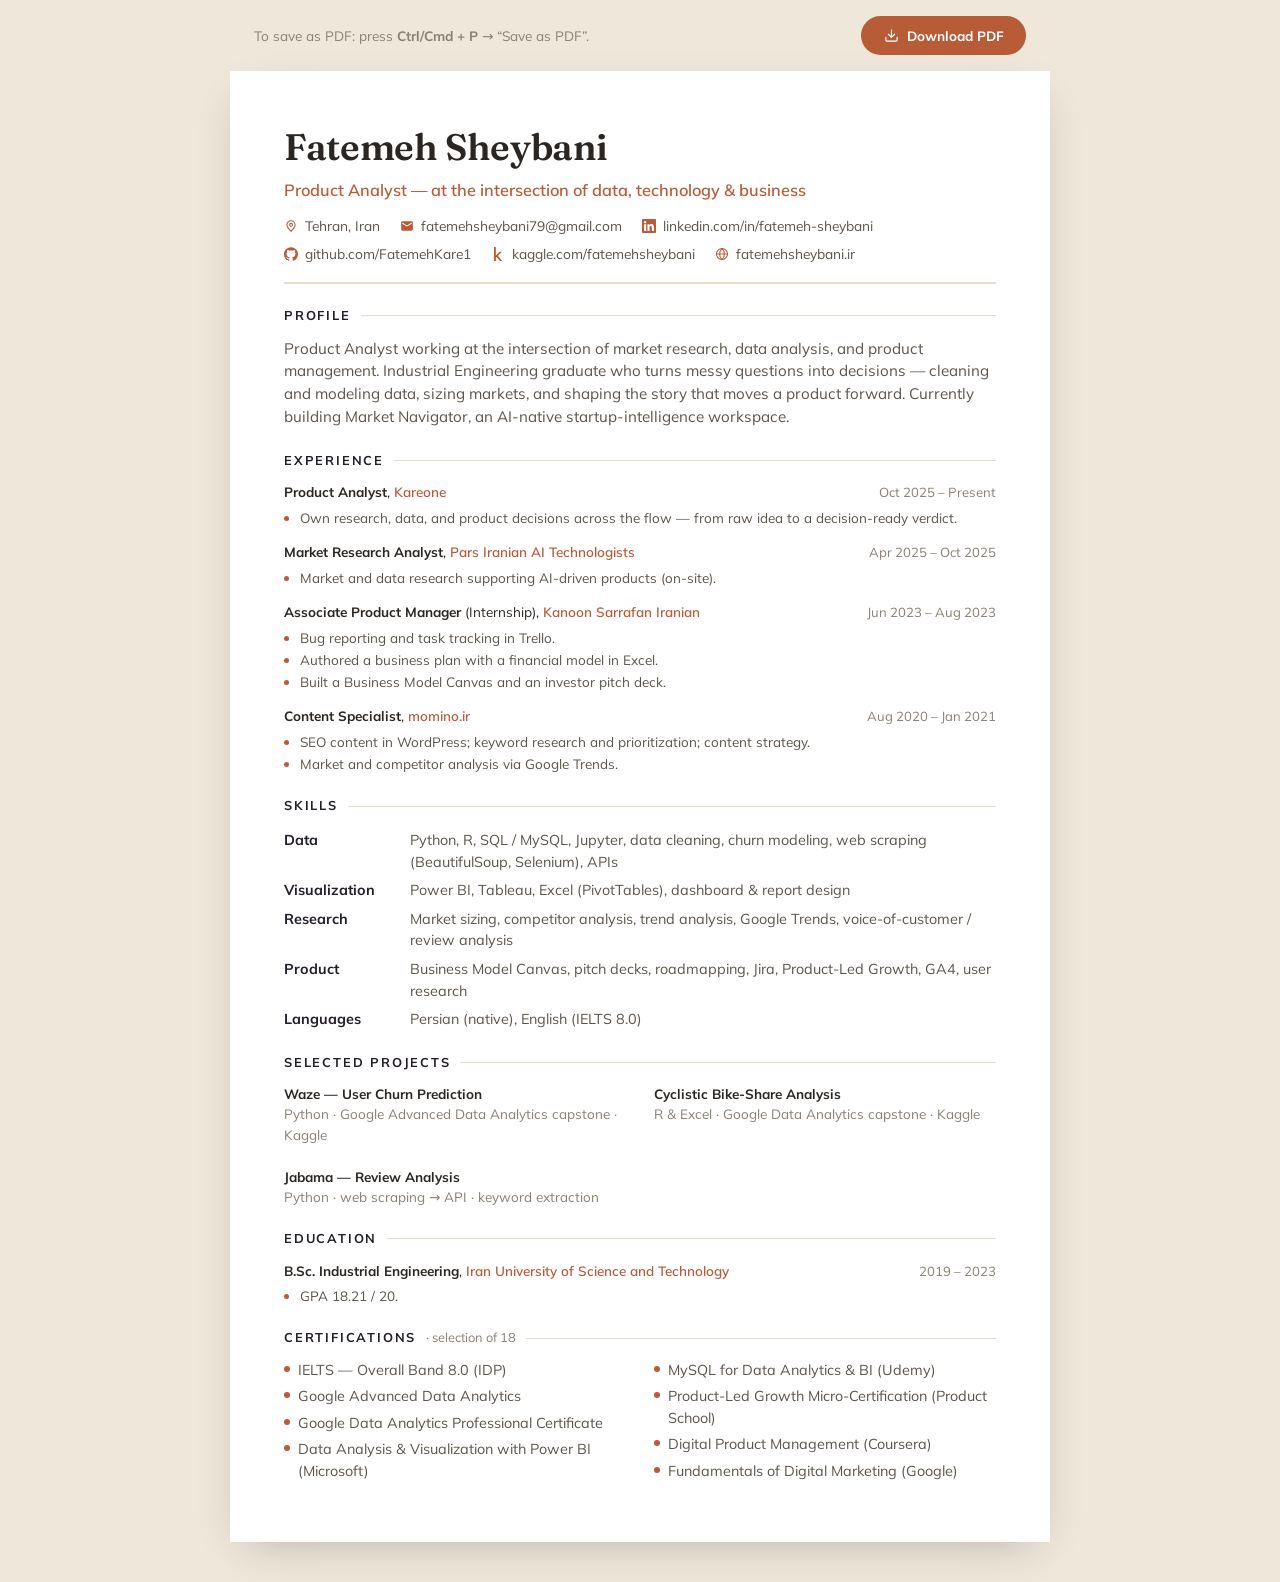
==== cv.html @ e3654a63 "Initial commit: bilingual personal portfolio site Static, self-contained (no CDNs). EN/FA with RTL, " ====
<!DOCTYPE html>
<html lang="en">
<head>
<meta charset="UTF-8" />
<meta name="viewport" content="width=device-width, initial-scale=1.0" />
<title>Fatemeh Sheybani — CV</title>
<style>
  /* Vendored fonts (same as the site) */
  @font-face { font-family:"Fraunces"; font-weight:600; font-display:swap; src:url("assets/fonts/fraunces-600.woff2") format("woff2"); }
  @font-face { font-family:"Fraunces"; font-weight:500; font-display:swap; src:url("assets/fonts/fraunces-500.woff2") format("woff2"); }
  @font-face { font-family:"Mulish"; font-weight:400; font-display:swap; src:url("assets/fonts/mulish-400.woff2") format("woff2"); }
  @font-face { font-family:"Mulish"; font-weight:600; font-display:swap; src:url("assets/fonts/mulish-600.woff2") format("woff2"); }
  @font-face { font-family:"Mulish"; font-weight:700; font-display:swap; src:url("assets/fonts/mulish-700.woff2") format("woff2"); }

  :root{
    --ink:#2B2621; --soft:#5C544A; --mute:#8A8073;
    --clay:#B85C38; --deep:#241E2B; --border:#E7DCCB; --tint:#F3EBDD;
    --serif:"Fraunces",Georgia,serif;
    --sans:"Mulish","Segoe UI",system-ui,Arial,sans-serif;
  }
  *{box-sizing:border-box;}
  body{margin:0;background:#EFE7DA;color:var(--ink);font-family:var(--sans);line-height:1.5;font-size:13.5px;}

  .bar{max-width:820px;margin:0 auto;padding:16px 24px;display:flex;justify-content:space-between;align-items:center;gap:12px;}
  .bar span{color:var(--mute);font-size:.85rem;}
  .bar button{background:var(--clay);color:#fff;border:0;border-radius:999px;padding:.6rem 1.4rem;font:inherit;font-weight:700;cursor:pointer;display:inline-flex;align-items:center;gap:.5rem;transition:background .2s;}
  .bar button:hover{background:#9C4527;}
  .bar button svg{width:15px;height:15px;}

  .page{max-width:820px;margin:0 auto 40px;background:#fff;padding:48px 54px 54px;box-shadow:0 14px 44px -18px rgba(43,38,33,.32);}

  /* Header */
  .head{border-bottom:2px solid var(--border);padding-bottom:18px;margin-bottom:22px;}
  h1{font-family:var(--serif);font-weight:600;font-size:2.3rem;margin:0 0 3px;letter-spacing:-.01em;}
  .title{color:var(--clay);font-weight:600;font-size:1.02rem;margin:0 0 14px;}
  .contact{display:flex;flex-wrap:wrap;gap:7px 20px;}
  .ci{display:inline-flex;align-items:center;gap:7px;color:var(--soft);font-size:.86rem;text-decoration:none;}
  a.ci:hover{color:var(--clay);}
  .ci svg{width:14px;height:14px;flex-shrink:0;color:var(--clay);}

  /* Sections */
  h2{font-family:var(--sans);font-size:.8rem;font-weight:700;text-transform:uppercase;letter-spacing:.14em;
     color:var(--deep);margin:22px 0 12px;display:flex;align-items:center;gap:10px;}
  h2::after{content:"";flex:1;height:1px;background:var(--border);}
  .lead{color:var(--soft);font-size:.95rem;margin:0;}

  .job{margin-bottom:14px;}
  .job:last-child{margin-bottom:0;}
  .job__top{display:flex;justify-content:space-between;gap:10px;align-items:baseline;flex-wrap:wrap;}
  .job__role{font-weight:700;color:var(--ink);}
  .job__org{color:var(--clay);font-weight:600;}
  .job__when{color:var(--mute);font-size:.82rem;white-space:nowrap;}
  .job ul{margin:5px 0 0;padding-inline-start:16px;color:var(--soft);}
  .job li{margin-bottom:2px;}
  .job li::marker{color:var(--clay);}

  .grid2{display:grid;grid-template-columns:1fr 1fr;gap:8px 28px;}

  .skills{display:grid;grid-template-columns:110px 1fr;gap:7px 16px;font-size:.9rem;}
  .skills dt{font-weight:700;color:var(--deep);}
  .skills dd{margin:0;color:var(--soft);}

  .certlist{columns:2;column-gap:28px;color:var(--soft);font-size:.9rem;margin:0;padding:0;list-style:none;}
  .certlist li{margin-bottom:5px;break-inside:avoid;display:flex;gap:8px;align-items:flex-start;}
  .certlist li::before{content:"";width:6px;height:6px;border-radius:50%;background:var(--clay);margin-top:6px;flex-shrink:0;}
  .muted{color:var(--mute);}

  @media print{
    @page{margin:13mm;}
    body{background:#fff;font-size:10.8px;}
    .bar{display:none;}
    .page{box-shadow:none;max-width:none;margin:0;padding:0;}
    h2{margin-top:15px;}
    a{color:inherit;}
  }
</style>
</head>
<body>
  <div class="bar">
    <span>To save as PDF: press <strong>Ctrl/Cmd&nbsp;+&nbsp;P</strong> → “Save as PDF”.</span>
    <button onclick="window.print()">
      <svg viewBox="0 0 24 24" fill="none" stroke="currentColor" stroke-width="1.8" stroke-linecap="round" stroke-linejoin="round"><path d="M21 15v4a2 2 0 0 1-2 2H5a2 2 0 0 1-2-2v-4"/><polyline points="7 10 12 15 17 10"/><line x1="12" y1="15" x2="12" y2="3"/></svg>
      Download PDF
    </button>
  </div>

  <main class="page">
    <header class="head">
      <h1>Fatemeh Sheybani</h1>
      <p class="title">Product Analyst — at the intersection of data, technology &amp; business</p>
      <div class="contact">
        <span class="ci">
          <svg viewBox="0 0 24 24" fill="none" stroke="currentColor" stroke-width="1.8" stroke-linecap="round" stroke-linejoin="round"><path d="M12 21s-7-6.3-7-11a7 7 0 0 1 14 0c0 4.7-7 11-7 11z"/><circle cx="12" cy="10" r="2.5"/></svg>
          Tehran, Iran
        </span>
        <a class="ci" href="mailto:fatemehsheybani79@gmail.com">
          <svg viewBox="0 0 24 24" fill="currentColor"><path d="M20 4H4c-1.1 0-1.99.9-1.99 2L2 18c0 1.1.9 2 2 2h16c1.1 0 2-.9 2-2V6c0-1.1-.9-2-2-2zm0 4l-8 5-8-5V6l8 5 8-5v2z"/></svg>
          fatemehsheybani79@gmail.com
        </a>
        <a class="ci" href="https://www.linkedin.com/in/fatemeh-sheybani">
          <svg viewBox="0 0 24 24" fill="currentColor"><path d="M20.447 20.452h-3.554v-5.569c0-1.328-.027-3.037-1.852-3.037-1.853 0-2.136 1.445-2.136 2.939v5.667H9.351V9h3.414v1.561h.046c.477-.9 1.637-1.85 3.37-1.85 3.601 0 4.267 2.37 4.267 5.455v6.286zM5.337 7.433a2.062 2.062 0 0 1-2.063-2.065 2.064 2.064 0 1 1 2.063 2.065zm1.782 13.019H3.555V9h3.564v11.452zM22.225 0H1.771C.792 0 0 .774 0 1.729v20.542C0 23.227.792 24 1.771 24h20.451C23.2 24 24 23.227 24 22.271V1.729C24 .774 23.2 0 22.222 0h.003z"/></svg>
          linkedin.com/in/fatemeh-sheybani
        </a>
        <a class="ci" href="https://github.com/FatemehKare1">
          <svg viewBox="0 0 24 24" fill="currentColor"><path d="M12 .297c-6.63 0-12 5.373-12 12 0 5.303 3.438 9.8 8.205 11.385.6.113.82-.258.82-.577 0-.285-.01-1.04-.015-2.04-3.338.724-4.042-1.61-4.042-1.61C4.422 18.07 3.633 17.7 3.633 17.7c-1.087-.744.084-.729.084-.729 1.205.084 1.838 1.236 1.838 1.236 1.07 1.835 2.809 1.305 3.495.998.108-.776.417-1.305.76-1.605-2.665-.3-5.466-1.332-5.466-5.93 0-1.31.465-2.38 1.235-3.22-.135-.303-.54-1.523.105-3.176 0 0 1.005-.322 3.3 1.23.96-.267 1.98-.399 3-.405 1.02.006 2.04.138 3 .405 2.28-1.552 3.285-1.23 3.285-1.23.645 1.653.24 2.873.12 3.176.765.84 1.23 1.91 1.23 3.22 0 4.61-2.805 5.625-5.475 5.92.42.36.81 1.096.81 2.22 0 1.606-.015 2.896-.015 3.286 0 .315.21.69.825.57C20.565 22.092 24 17.592 24 12.297c0-6.627-5.373-12-12-12"/></svg>
          github.com/FatemehKare1
        </a>
        <a class="ci" href="https://www.kaggle.com/fatemehsheybani/code">
          <svg viewBox="0 0 24 24" fill="currentColor"><path d="M18.825 23.859c-.022.092-.117.141-.281.141h-3.139c-.187 0-.351-.082-.492-.248l-5.178-6.589-1.448 1.374v5.111c0 .235-.117.352-.351.352H5.505c-.236 0-.354-.117-.354-.352V.353c0-.233.118-.353.354-.353h2.431c.234 0 .351.12.351.353v14.343l6.203-6.272c.165-.165.33-.246.495-.246h3.239c.144 0 .236.06.285.18.046.149.034.255-.036.315l-6.555 6.344 6.836 8.507c.095.104.117.208.07.336"/></svg>
          kaggle.com/fatemehsheybani
        </a>
        <a class="ci" href="https://fatemehsheybani.ir">
          <svg viewBox="0 0 24 24" fill="none" stroke="currentColor" stroke-width="1.8"><circle cx="12" cy="12" r="9.5"/><path d="M2.5 12h19M12 2.5c2.7 2.6 4 6 4 9.5s-1.3 6.9-4 9.5c-2.7-2.6-4-6-4-9.5s1.3-6.9 4-9.5z"/></svg>
          fatemehsheybani.ir
        </a>
      </div>
    </header>

    <h2>Profile</h2>
    <p class="lead">Product Analyst working at the intersection of market research, data analysis, and product
      management. Industrial Engineering graduate who turns messy questions into decisions — cleaning and
      modeling data, sizing markets, and shaping the story that moves a product forward. Currently building
      Market Navigator, an AI-native startup-intelligence workspace.</p>

    <h2>Experience</h2>
    <div class="job">
      <div class="job__top"><span><span class="job__role">Product Analyst</span>, <span class="job__org">Kareone</span></span><span class="job__when">Oct 2025 – Present</span></div>
      <ul>
        <li>Own research, data, and product decisions across the flow — from raw idea to a decision-ready verdict.</li>
      </ul>
    </div>
    <div class="job">
      <div class="job__top"><span><span class="job__role">Market Research Analyst</span>, <span class="job__org">Pars Iranian AI Technologists</span></span><span class="job__when">Apr 2025 – Oct 2025</span></div>
      <ul><li>Market and data research supporting AI-driven products (on-site).</li></ul>
    </div>
    <div class="job">
      <div class="job__top"><span><span class="job__role">Associate Product Manager</span> (Internship), <span class="job__org">Kanoon Sarrafan Iranian</span></span><span class="job__when">Jun 2023 – Aug 2023</span></div>
      <ul>
        <li>Bug reporting and task tracking in Trello.</li>
        <li>Authored a business plan with a financial model in Excel.</li>
        <li>Built a Business Model Canvas and an investor pitch deck.</li>
      </ul>
    </div>
    <div class="job">
      <div class="job__top"><span><span class="job__role">Content Specialist</span>, <span class="job__org">momino.ir</span></span><span class="job__when">Aug 2020 – Jan 2021</span></div>
      <ul>
        <li>SEO content in WordPress; keyword research and prioritization; content strategy.</li>
        <li>Market and competitor analysis via Google Trends.</li>
      </ul>
    </div>

    <h2>Skills</h2>
    <dl class="skills">
      <dt>Data</dt><dd>Python, R, SQL / MySQL, Jupyter, data cleaning, churn modeling, web scraping (BeautifulSoup, Selenium), APIs</dd>
      <dt>Visualization</dt><dd>Power BI, Tableau, Excel (PivotTables), dashboard &amp; report design</dd>
      <dt>Research</dt><dd>Market sizing, competitor analysis, trend analysis, Google Trends, voice-of-customer / review analysis</dd>
      <dt>Product</dt><dd>Business Model Canvas, pitch decks, roadmapping, Jira, Product-Led Growth, GA4, user research</dd>
      <dt>Languages</dt><dd>Persian (native), English (IELTS 8.0)</dd>
    </dl>

    <h2>Selected Projects</h2>
    <div class="grid2">
      <div class="job"><span class="job__role">Waze — User Churn Prediction</span><br><span class="muted">Python · Google Advanced Data Analytics capstone · Kaggle</span></div>
      <div class="job"><span class="job__role">Cyclistic Bike-Share Analysis</span><br><span class="muted">R &amp; Excel · Google Data Analytics capstone · Kaggle</span></div>
      <div class="job"><span class="job__role">Jabama — Review Analysis</span><br><span class="muted">Python · web scraping → API · keyword extraction</span></div>
    </div>

    <h2>Education</h2>
    <div class="job">
      <div class="job__top"><span><span class="job__role">B.Sc. Industrial Engineering</span>, <span class="job__org">Iran University of Science and Technology</span></span><span class="job__when">2019 – 2023</span></div>
      <ul><li>GPA 18.21 / 20.</li></ul>
    </div>

    <h2>Certifications <span class="muted" style="font-weight:400;text-transform:none;letter-spacing:0;font-size:.8rem;">· selection of 18</span></h2>
    <ul class="certlist">
      <li>IELTS — Overall Band 8.0 (IDP)</li>
      <li>Google Advanced Data Analytics</li>
      <li>Google Data Analytics Professional Certificate</li>
      <li>Data Analysis &amp; Visualization with Power BI (Microsoft)</li>
      <li>MySQL for Data Analytics &amp; BI (Udemy)</li>
      <li>Product-Led Growth Micro-Certification (Product School)</li>
      <li>Digital Product Management (Coursera)</li>
      <li>Fundamentals of Digital Marketing (Google)</li>
    </ul>
  </main>
</body>
</html>
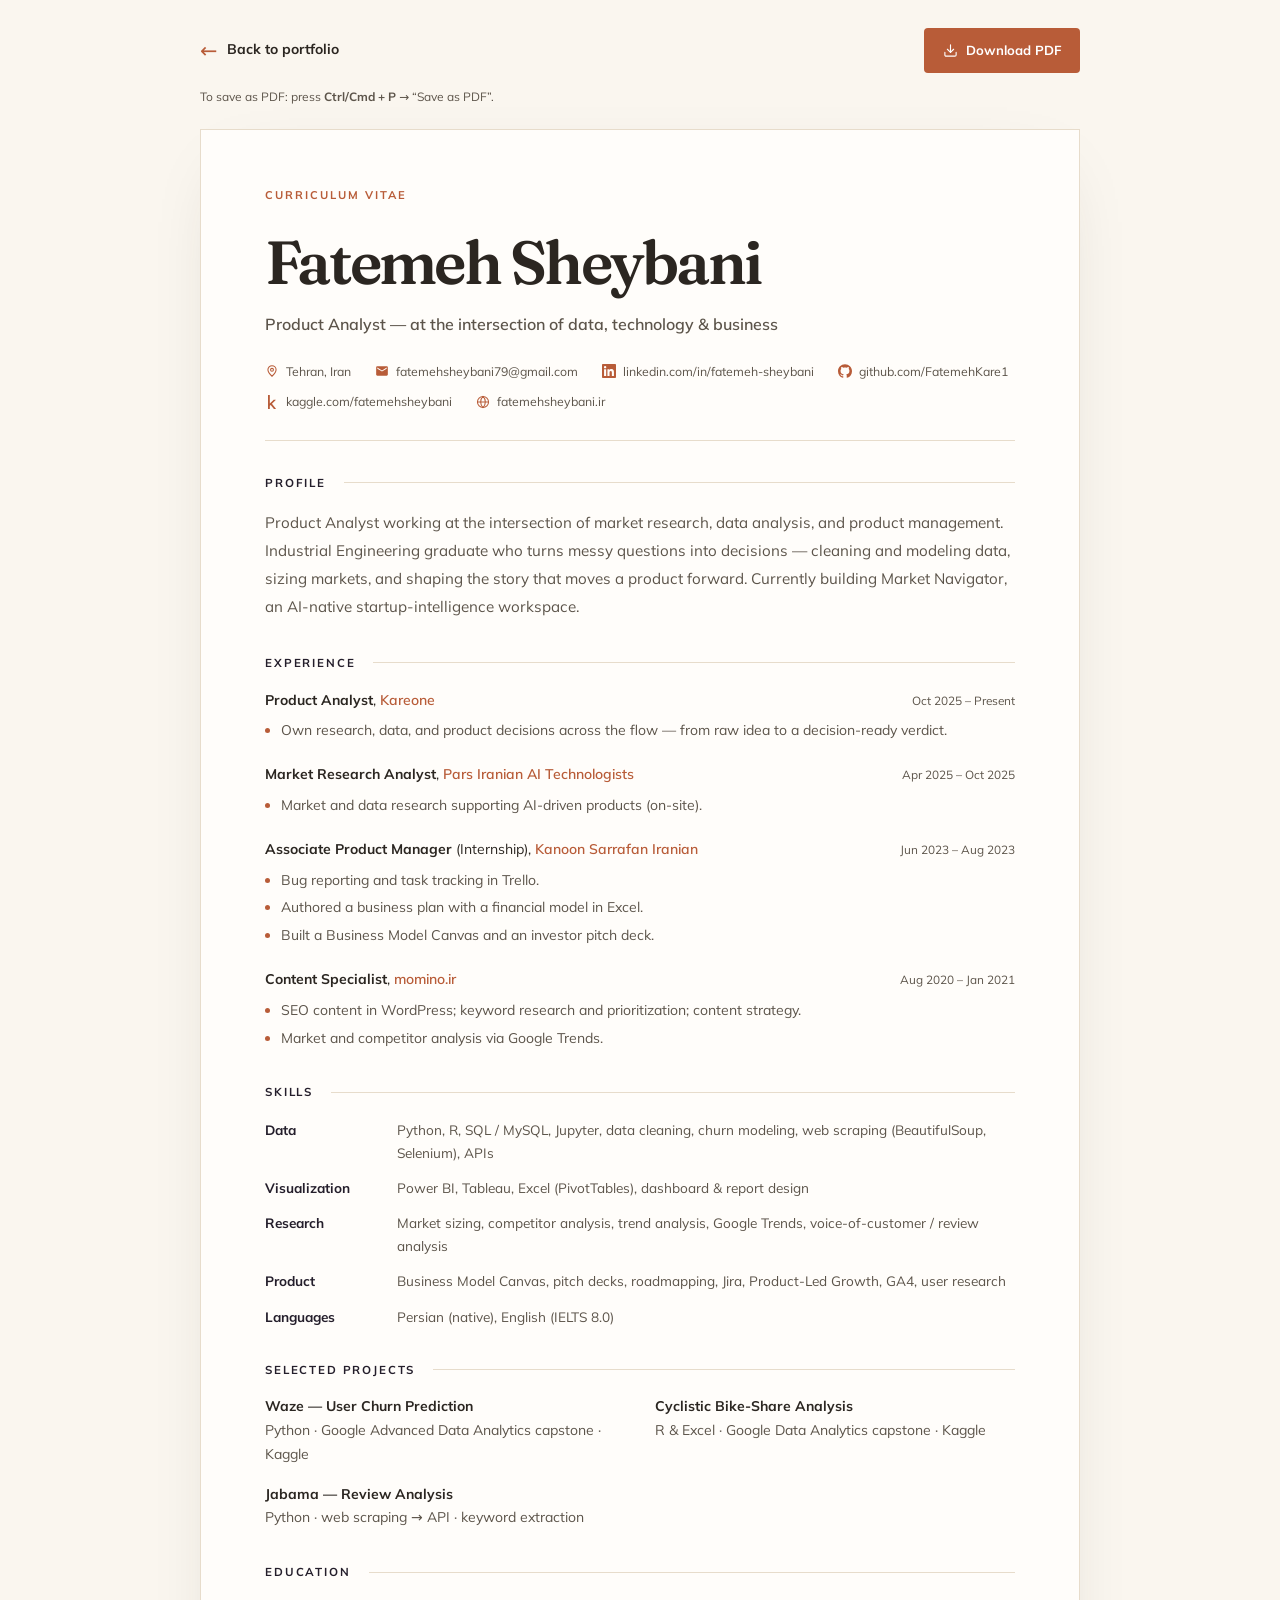
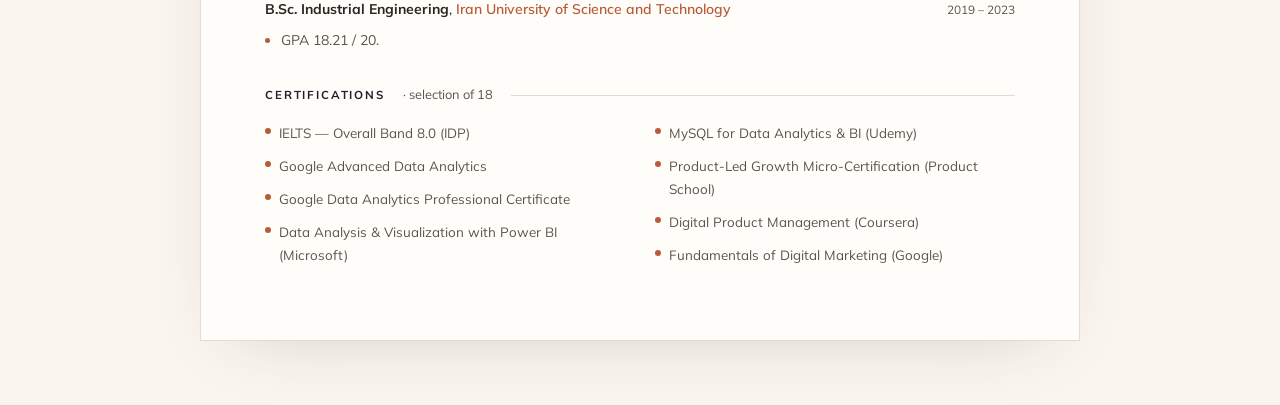
==== commit 547244f2: "Redesign portfolio as an editorial research notebook" ====
--- a/cv.html
+++ b/cv.html
@@ -65,6 +65,56 @@
   .certlist li::before{content:"";width:6px;height:6px;border-radius:50%;background:var(--clay);margin-top:6px;flex-shrink:0;}
   .muted{color:var(--mute);}
 
+  /* A reading view for the screen; the print document below stays unchanged. */
+  @media screen{
+    body{background:#FAF6EF;font-size:14px;line-height:1.7;}
+    .bar{max-width:940px;padding:28px 30px 22px;flex-wrap:wrap;gap:14px 24px;}
+    .bar__back{display:inline-flex;align-items:center;gap:10px;color:var(--ink);font-weight:700;text-decoration:none;margin-inline-end:auto;min-height:44px;}
+    .bar__back::before{content:"\2190";color:var(--clay);font-size:1.3rem;font-weight:400;transition:transform .2s;}
+    .bar__back:hover{color:var(--clay);}
+    .bar__back:hover::before{transform:translateX(-3px);}
+    .bar span{order:3;flex-basis:100%;font-size:.75rem;color:var(--soft);}
+    .bar button{min-height:44px;border-radius:4px;padding:.7rem 1.15rem;font-size:.82rem;}
+    a:focus-visible,button:focus-visible{outline:2px solid var(--clay);outline-offset:5px;}
+    .page{position:relative;max-width:880px;margin:0 auto 64px;padding:56px 64px 64px;background:#FFFDFA;border:1px solid var(--border);box-shadow:0 20px 70px -38px rgba(43,38,33,.26);}
+    .page::before{content:"Curriculum vitae";display:block;margin-bottom:24px;color:var(--clay);font-size:.7rem;font-weight:700;text-transform:uppercase;letter-spacing:.18em;}
+    .head{padding-bottom:28px;margin-bottom:30px;border-bottom:1px solid var(--border);}
+    h1{font-size:clamp(2.5rem,5.4vw,3.8rem);line-height:1.12;letter-spacing:-.045em;margin-bottom:14px;}
+    .title{max-width:34rem;font-size:1rem;line-height:1.65;margin-bottom:24px;color:var(--soft);}
+    .contact{gap:11px 24px;}
+    .ci{font-size:.77rem;line-height:1.6;overflow-wrap:anywhere;min-width:0;}
+    h2{font-size:.72rem;letter-spacing:.16em;margin:32px 0 16px;gap:18px;}
+    .lead{font-size:.95rem;line-height:1.85;}
+    .job{margin-bottom:20px;}
+    .job__top{gap:5px 16px;}
+    .job__when{color:var(--soft);font-size:.74rem;}
+    .job ul{margin-top:7px;}
+    .job li{margin-bottom:4px;}
+    .skills{grid-template-columns:110px minmax(0,1fr);gap:12px 22px;font-size:.85rem;}
+    .grid2{grid-template-columns:repeat(2,minmax(0,1fr));gap:16px 30px;}
+    .grid2 .job{margin:0;}
+    .muted{color:var(--soft);}
+    .certlist{font-size:.84rem;column-gap:30px;}
+    .certlist li{margin-bottom:10px;}
+  }
+  @media screen and (max-width:640px){
+    .bar{padding:18px 22px 22px;gap:10px 20px;}
+    .page{margin-bottom:0;padding:36px 22px 44px;border-inline:0;box-shadow:none;}
+    .page::before{margin-bottom:22px;}
+    .head{padding-bottom:24px;}
+    h1{font-size:clamp(2.4rem,8.6vw,3.2rem);}
+    .title{font-size:.92rem;}
+    .contact{display:grid;grid-template-columns:minmax(0,1fr);gap:12px;}
+    .ci{font-size:.76rem;}
+    .skills{grid-template-columns:minmax(0,1fr);gap:3px;}
+    .skills dd{margin-bottom:12px;}
+    .grid2{grid-template-columns:minmax(0,1fr);gap:20px;}
+    .certlist{columns:1;}
+  }
+  @media screen and (prefers-reduced-motion:reduce){
+    .bar__back::before,.bar button{transition:none;}
+  }
+
   @media print{
     @page{margin:13mm;}
     body{background:#fff;font-size:10.8px;}
@@ -77,6 +127,7 @@
 </head>
 <body>
   <div class="bar">
+    <a class="bar__back" href="index.html">Back to portfolio</a>
     <span>To save as PDF: press <strong>Ctrl/Cmd&nbsp;+&nbsp;P</strong> → “Save as PDF”.</span>
     <button onclick="window.print()">
       <svg viewBox="0 0 24 24" fill="none" stroke="currentColor" stroke-width="1.8" stroke-linecap="round" stroke-linejoin="round"><path d="M21 15v4a2 2 0 0 1-2 2H5a2 2 0 0 1-2-2v-4"/><polyline points="7 10 12 15 17 10"/><line x1="12" y1="15" x2="12" y2="3"/></svg>
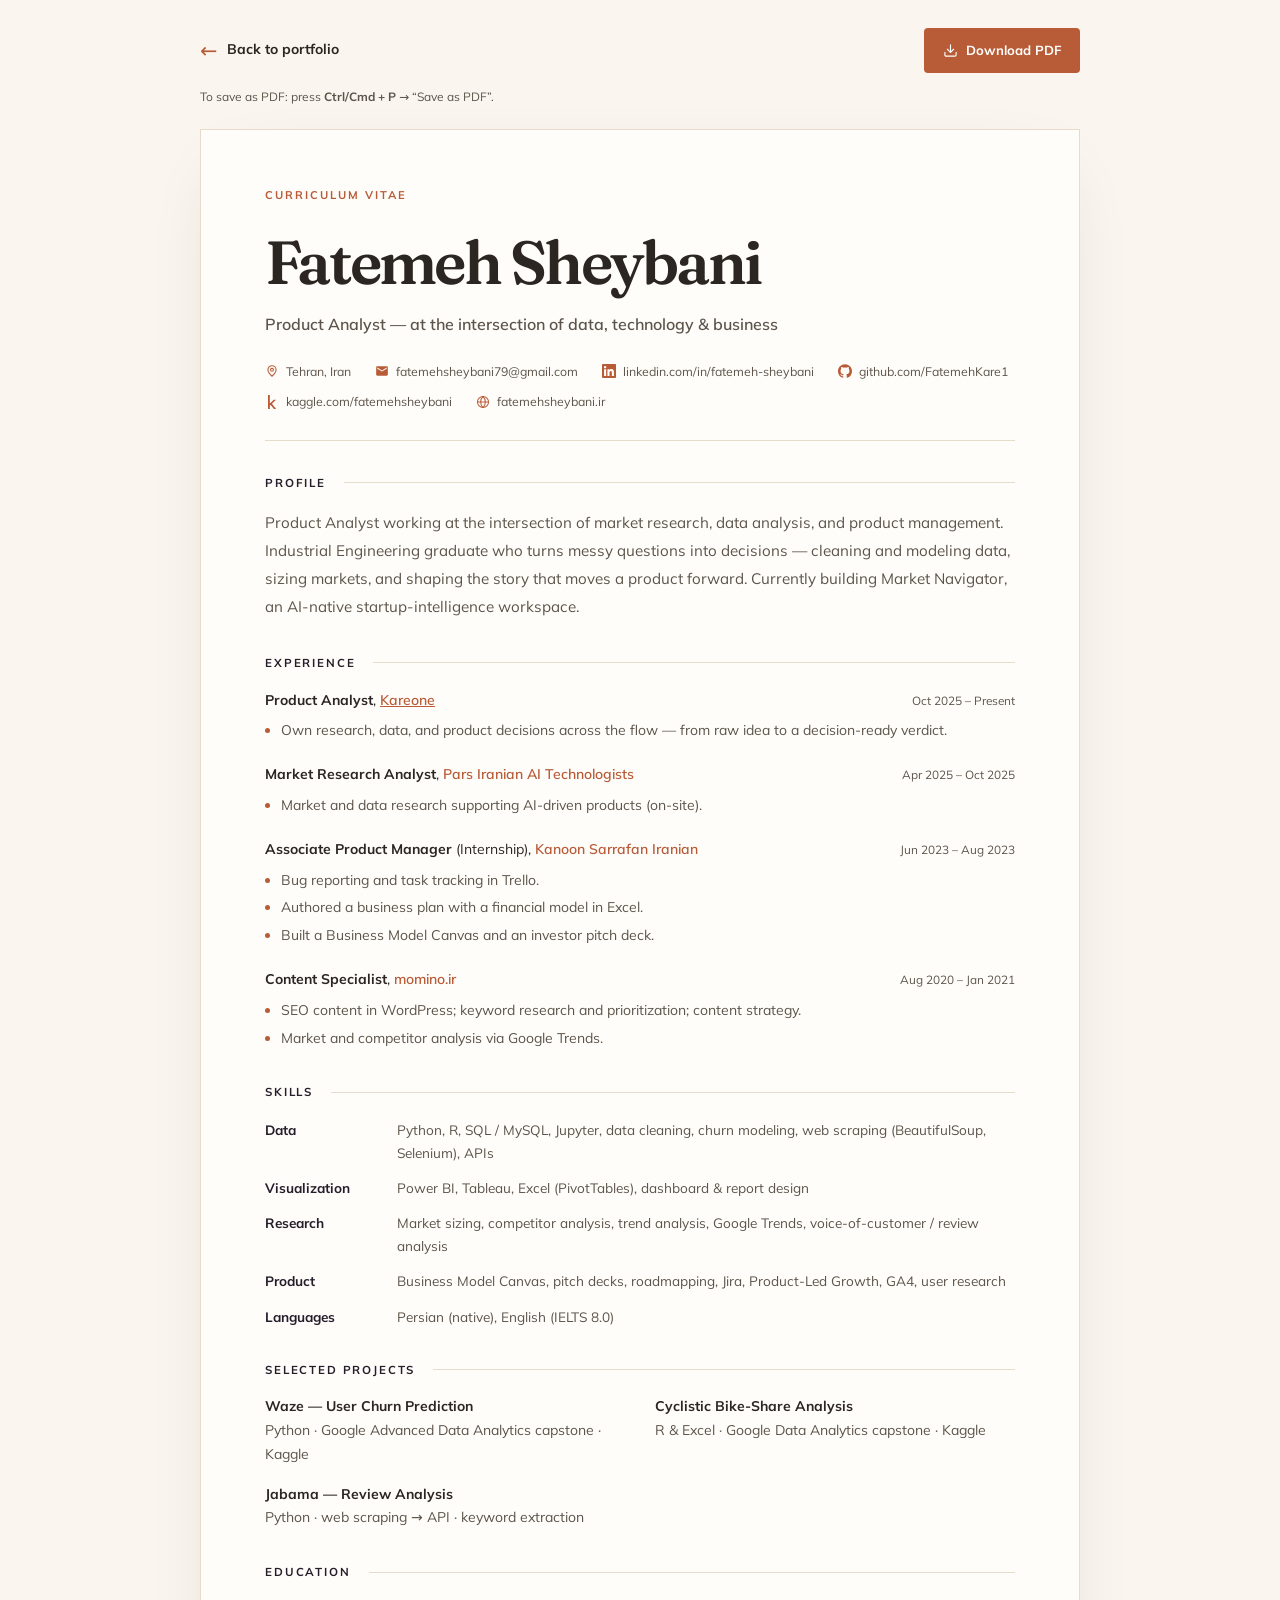
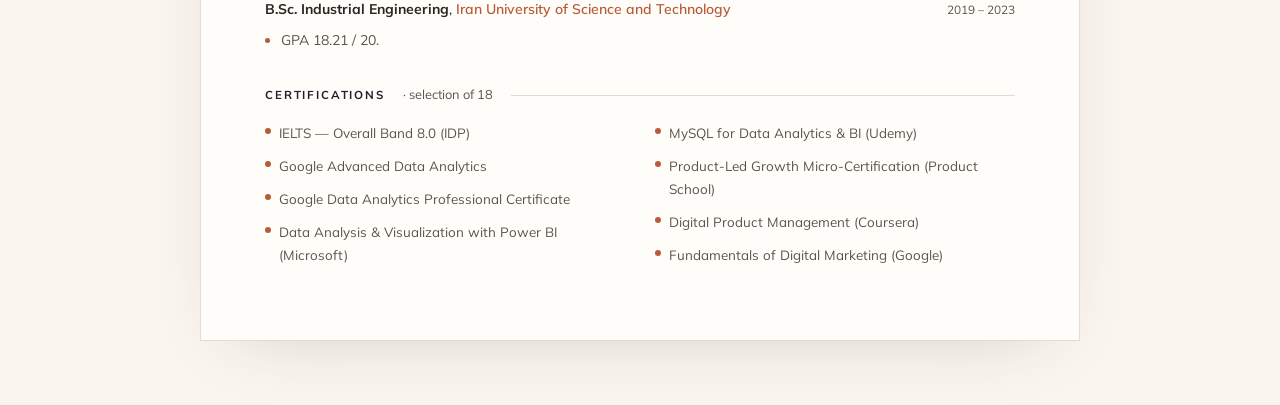
==== commit 9aa46516: "Link Kareone to its LinkedIn company page" ====
--- a/cv.html
+++ b/cv.html
@@ -175,7 +175,7 @@
 
     <h2>Experience</h2>
     <div class="job">
-      <div class="job__top"><span><span class="job__role">Product Analyst</span>, <span class="job__org">Kareone</span></span><span class="job__when">Oct 2025 – Present</span></div>
+      <div class="job__top"><span><span class="job__role">Product Analyst</span>, <a class="job__org" href="https://www.linkedin.com/company/kareone" target="_blank" rel="noopener noreferrer">Kareone</a></span><span class="job__when">Oct 2025 – Present</span></div>
       <ul>
         <li>Own research, data, and product decisions across the flow — from raw idea to a decision-ready verdict.</li>
       </ul>
